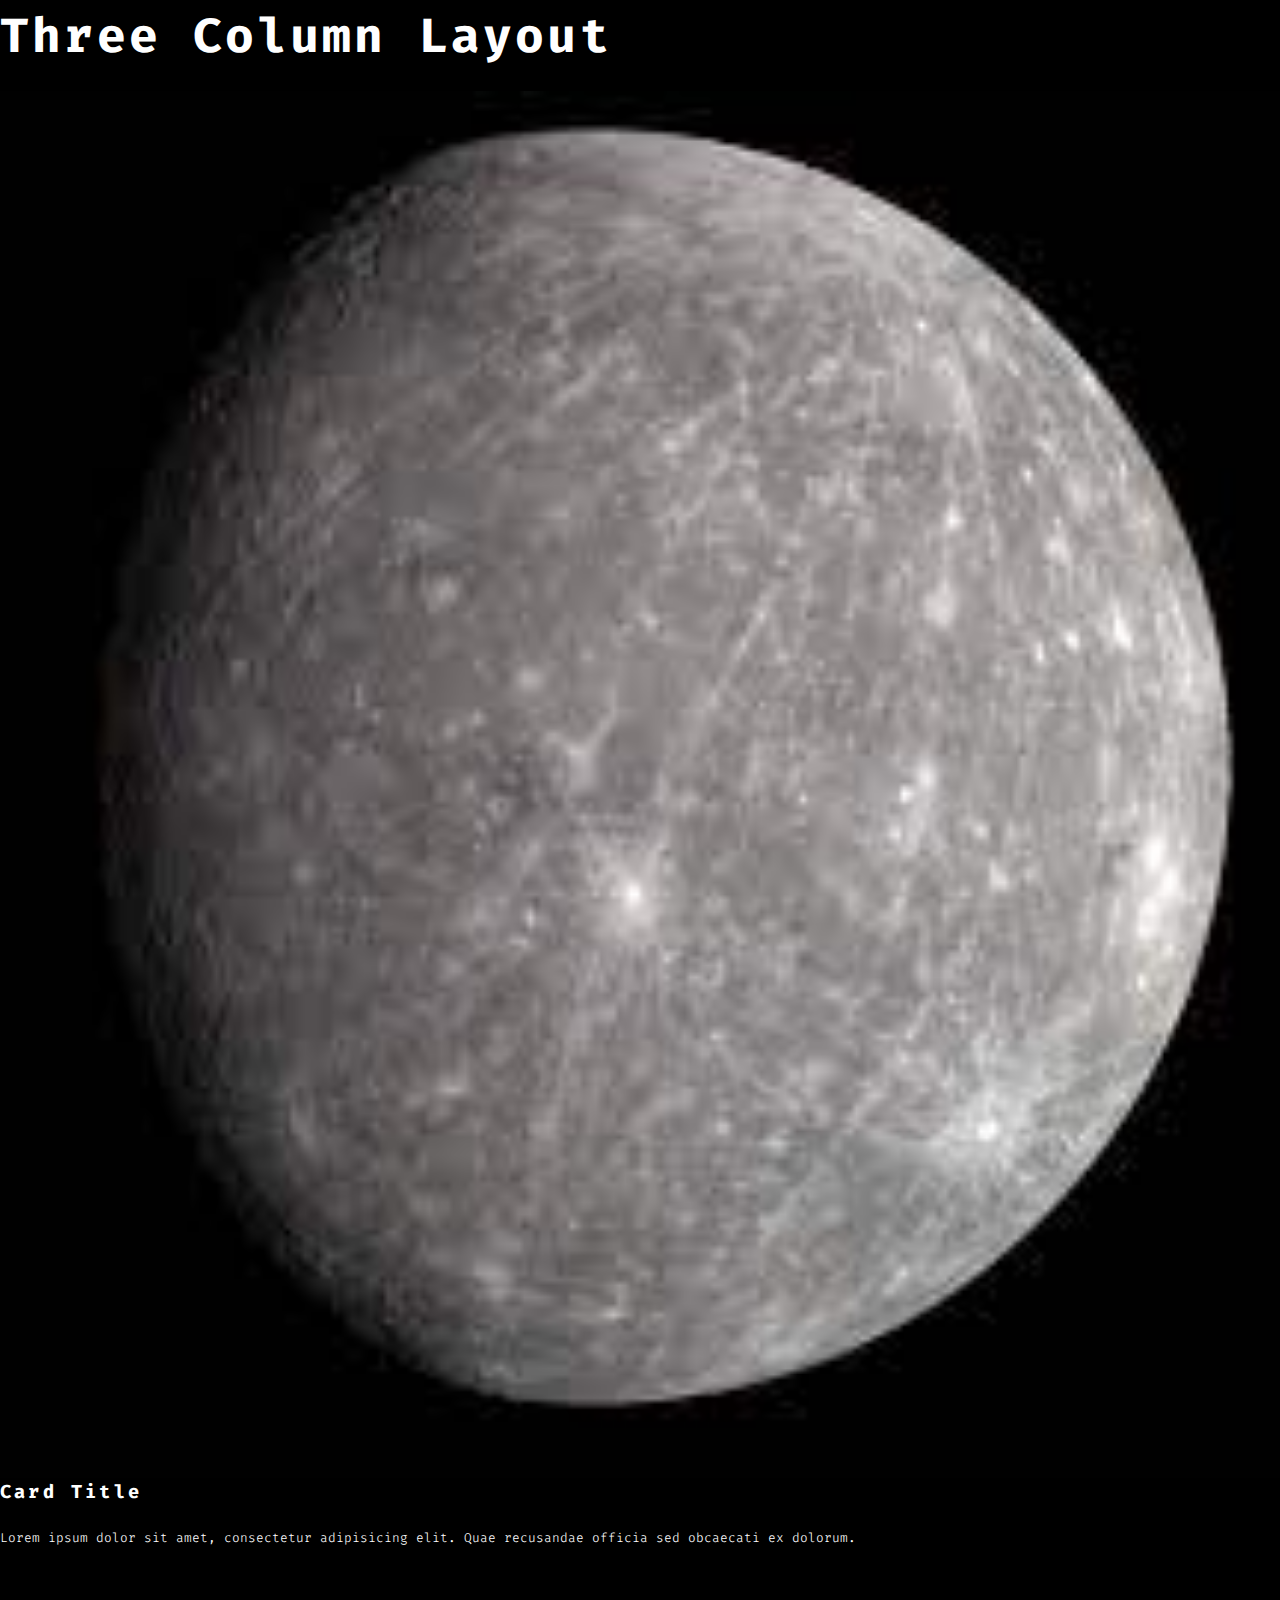
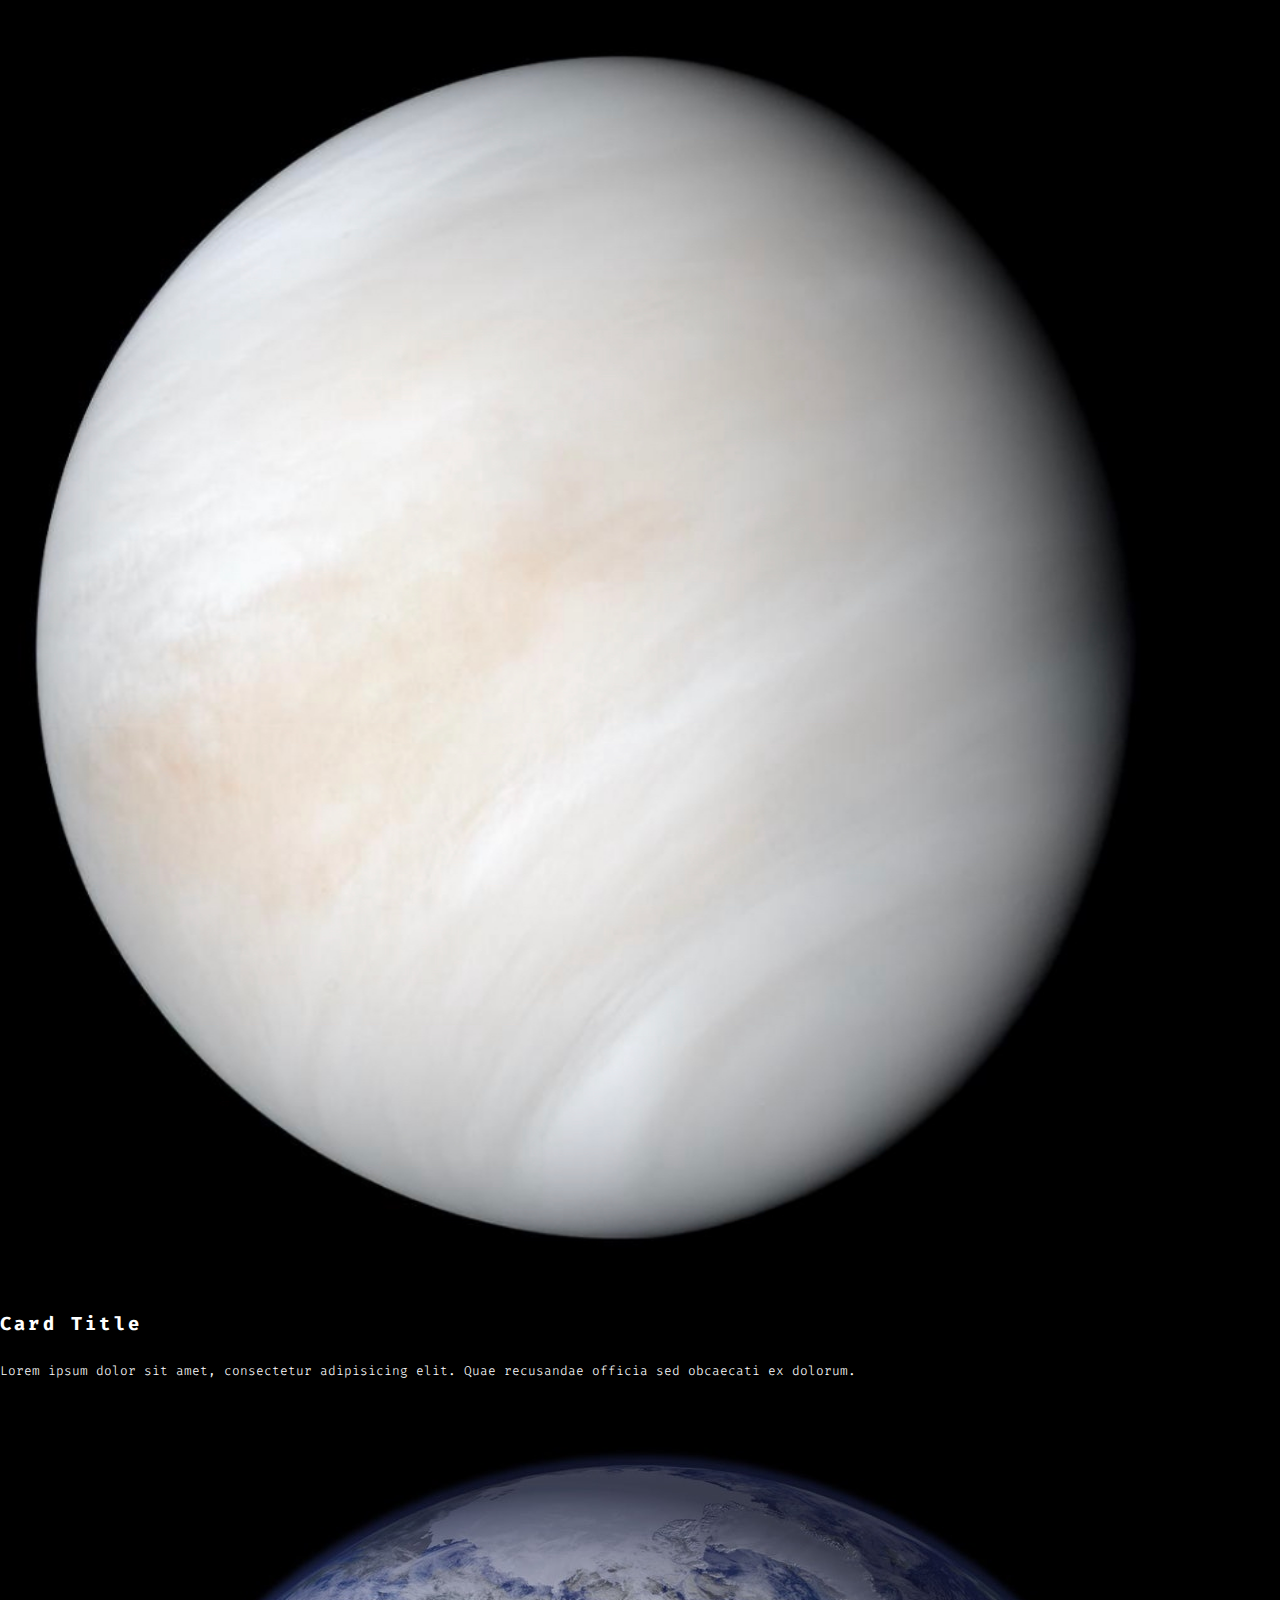
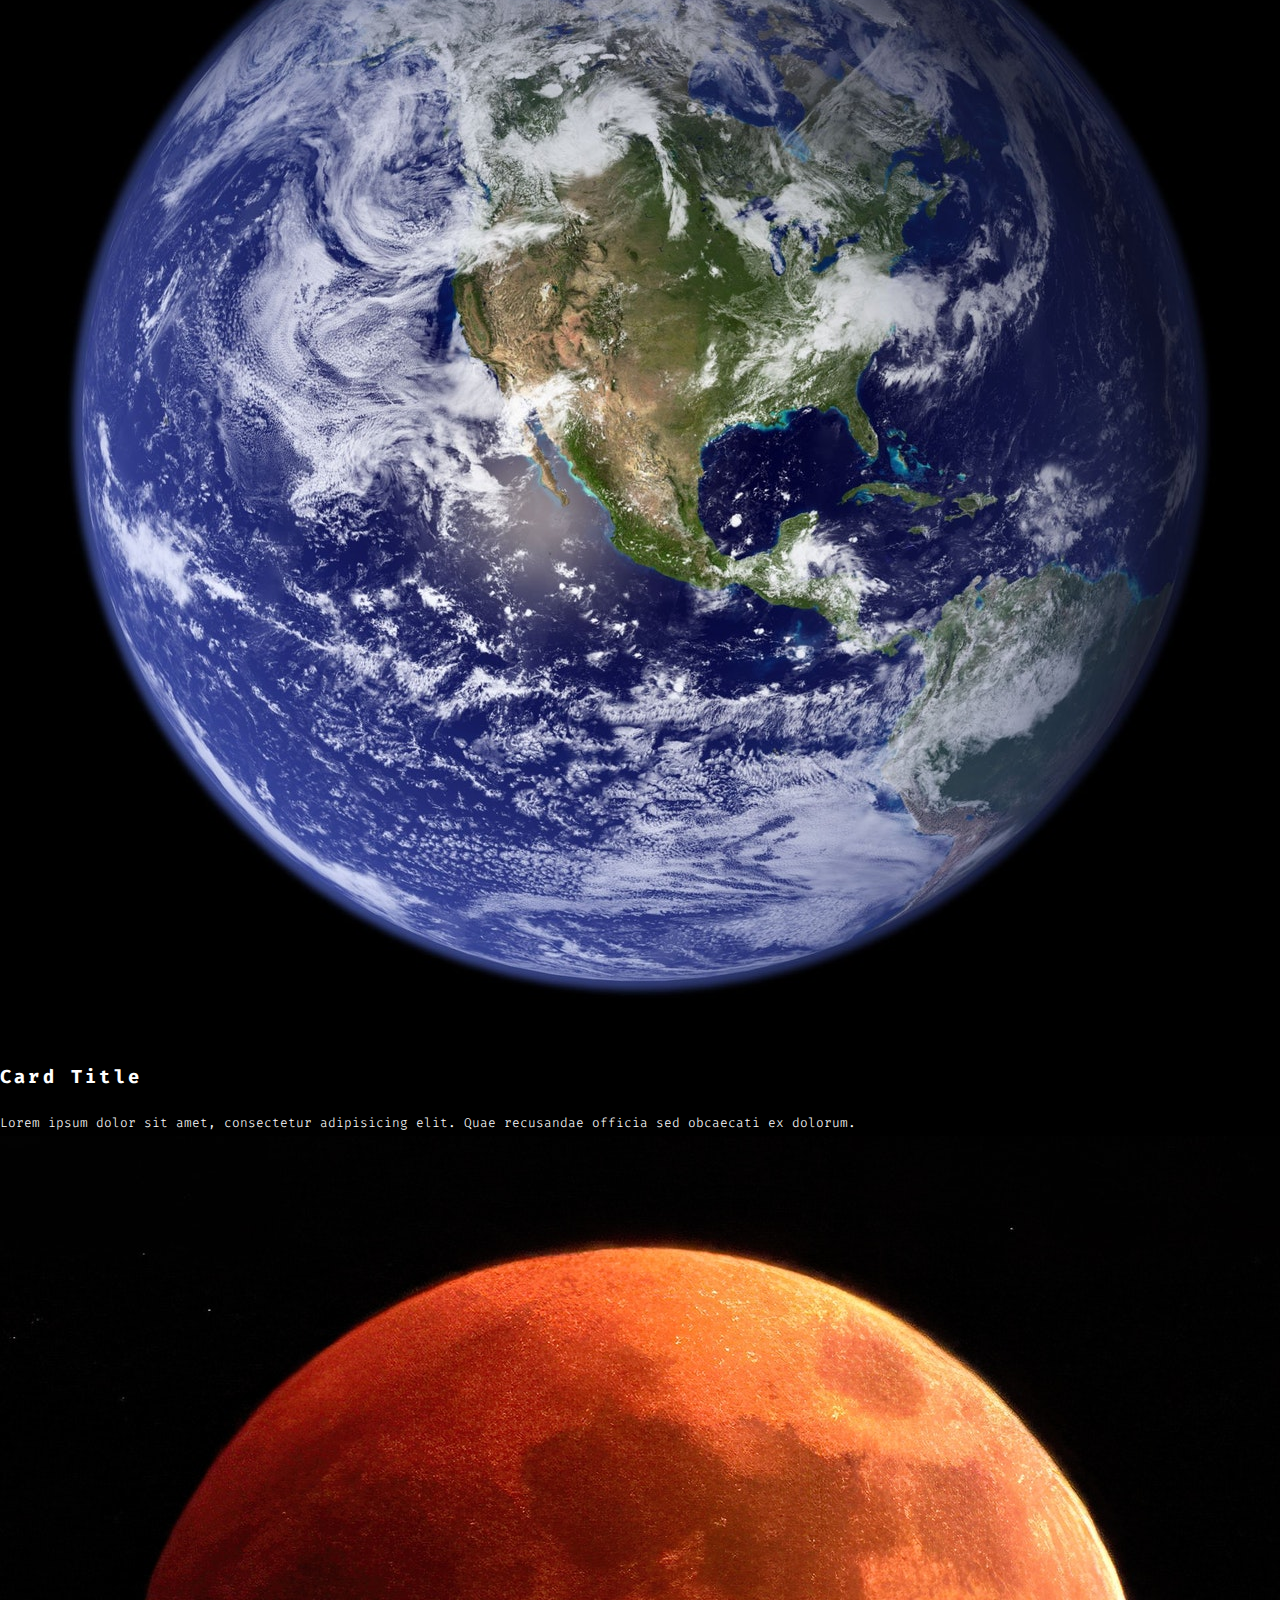
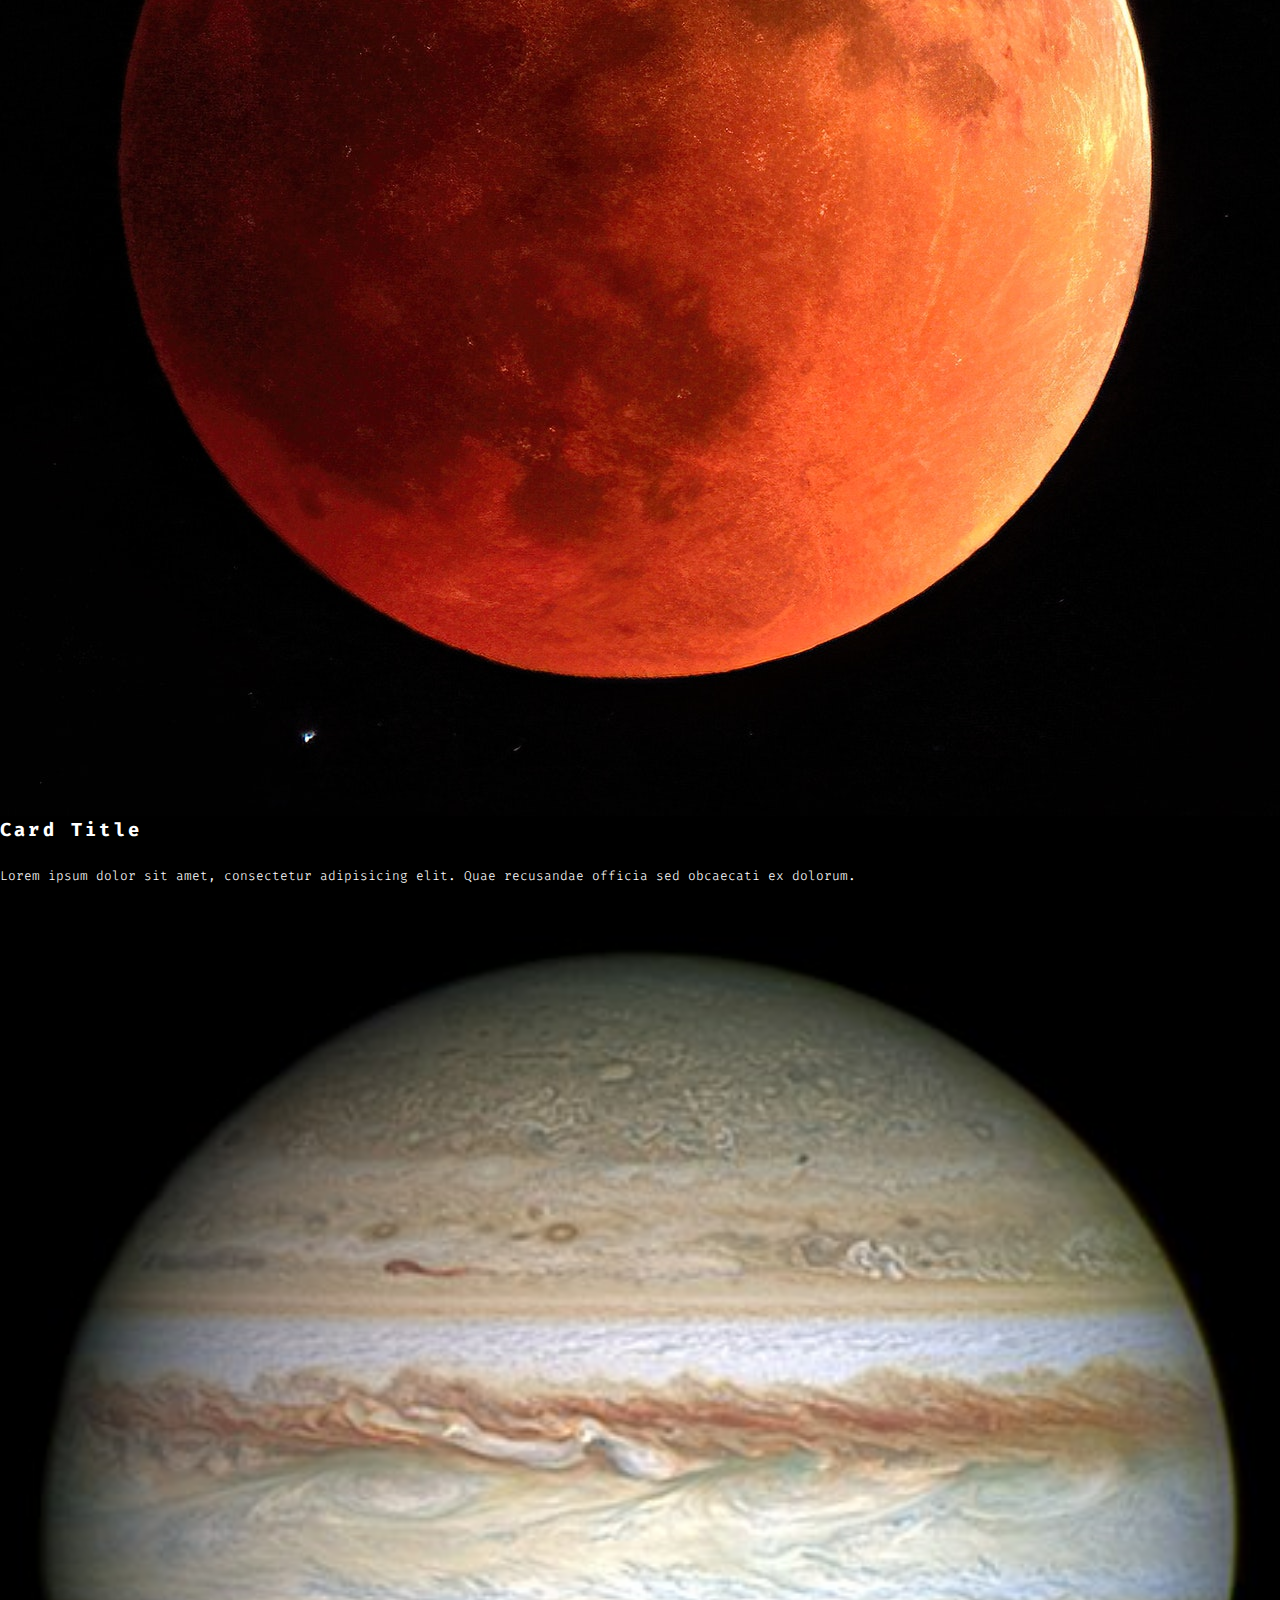
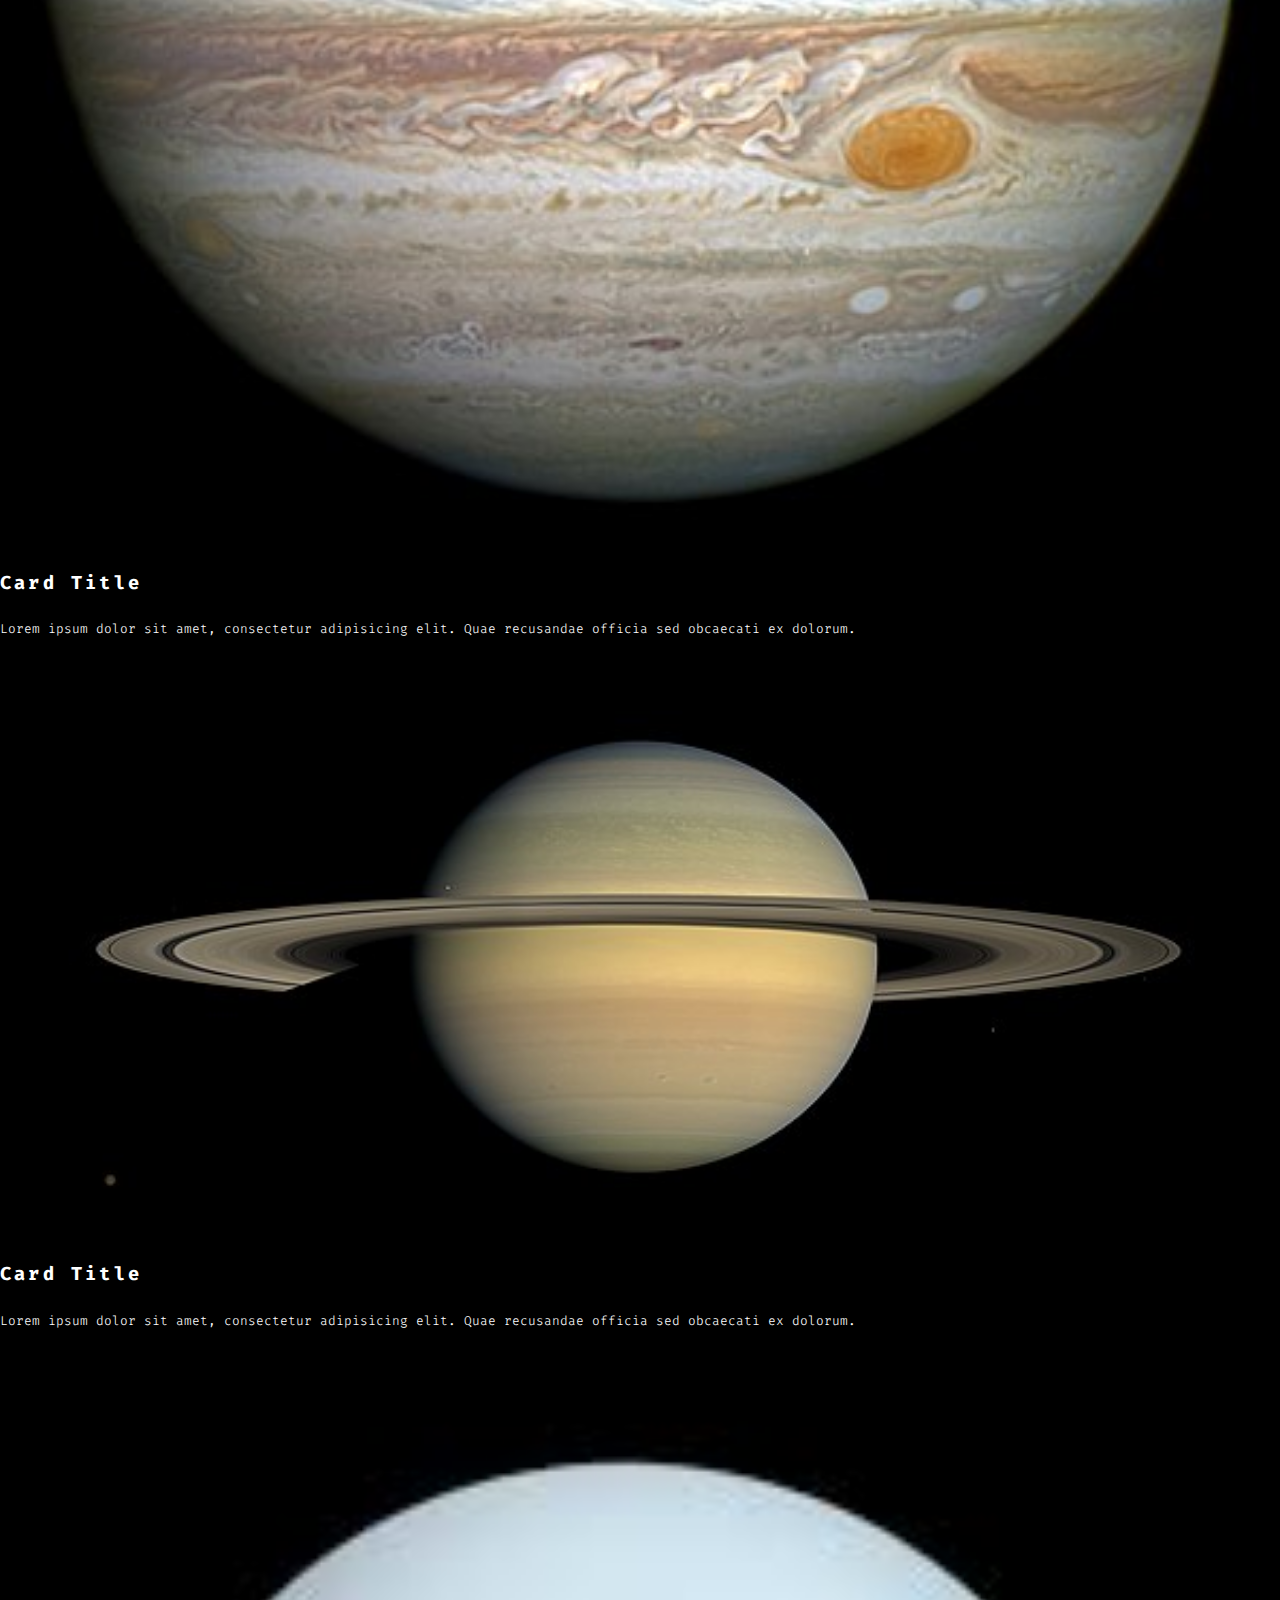
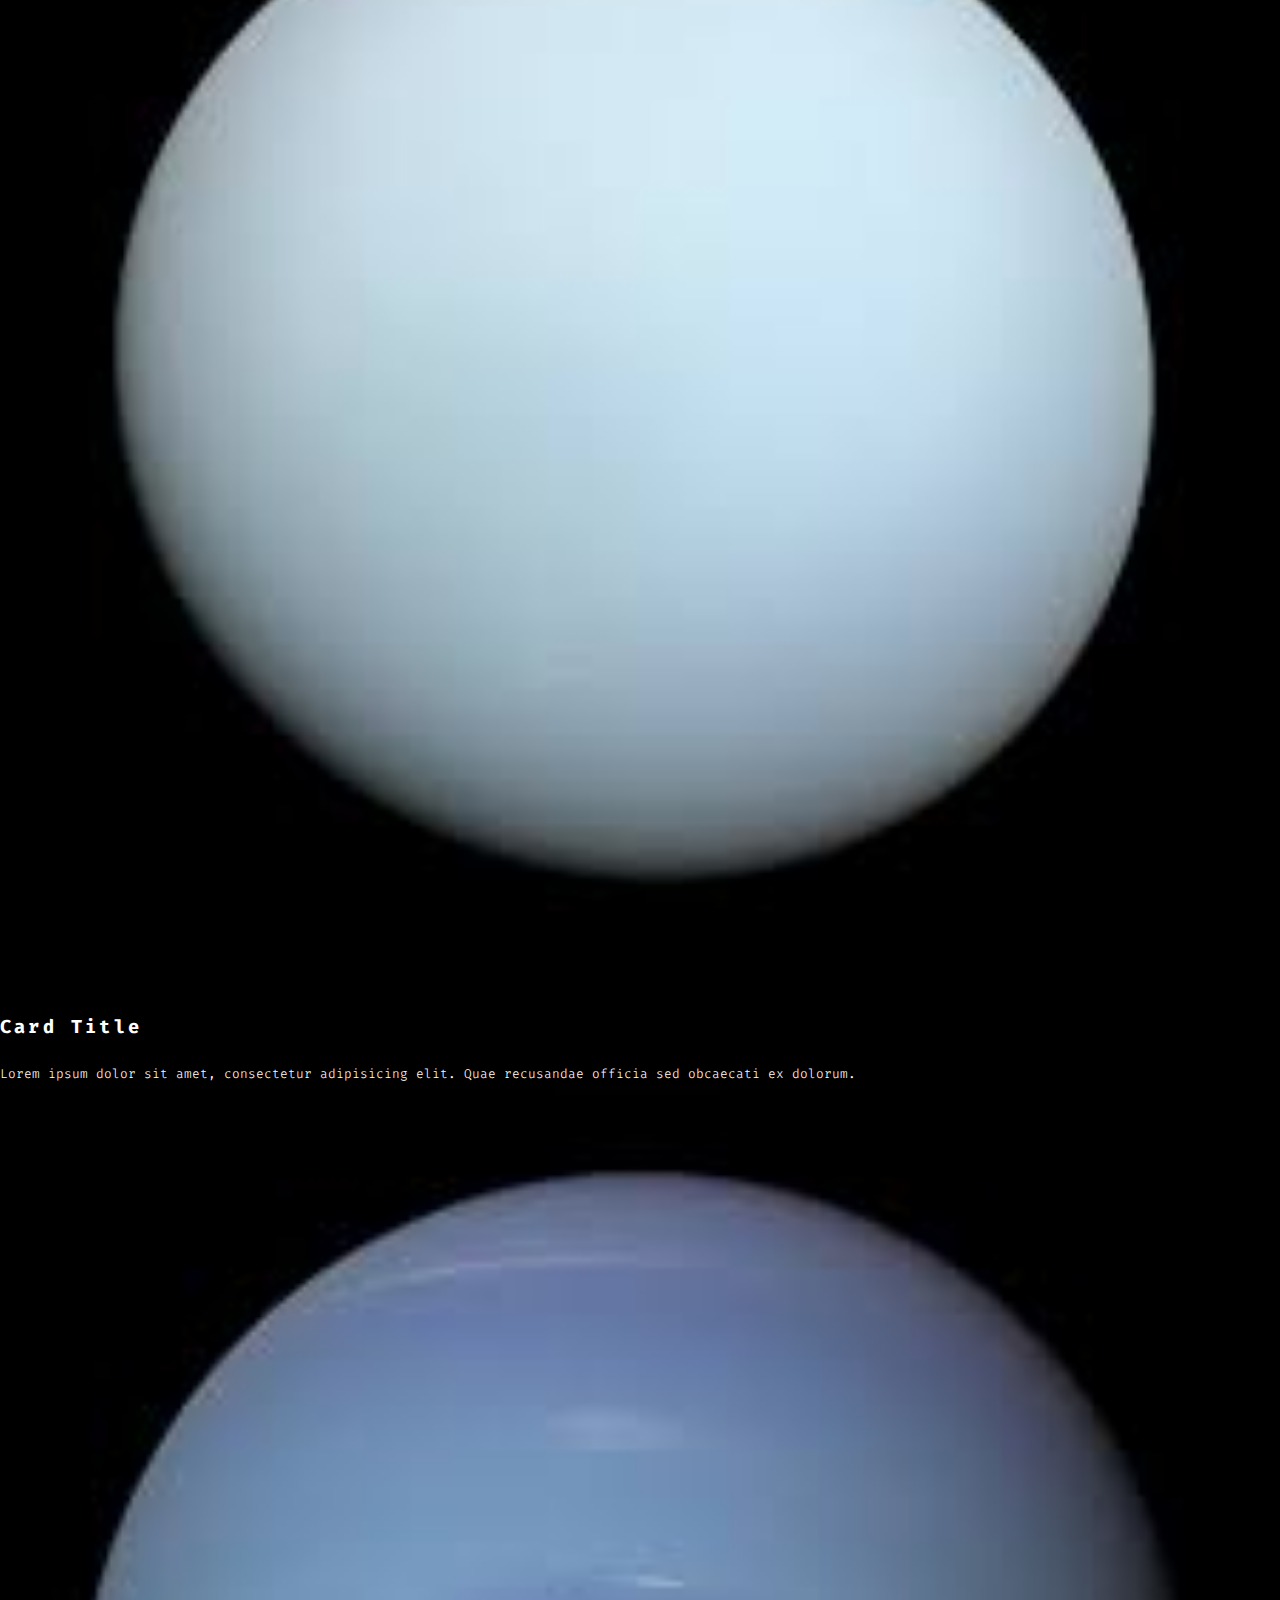
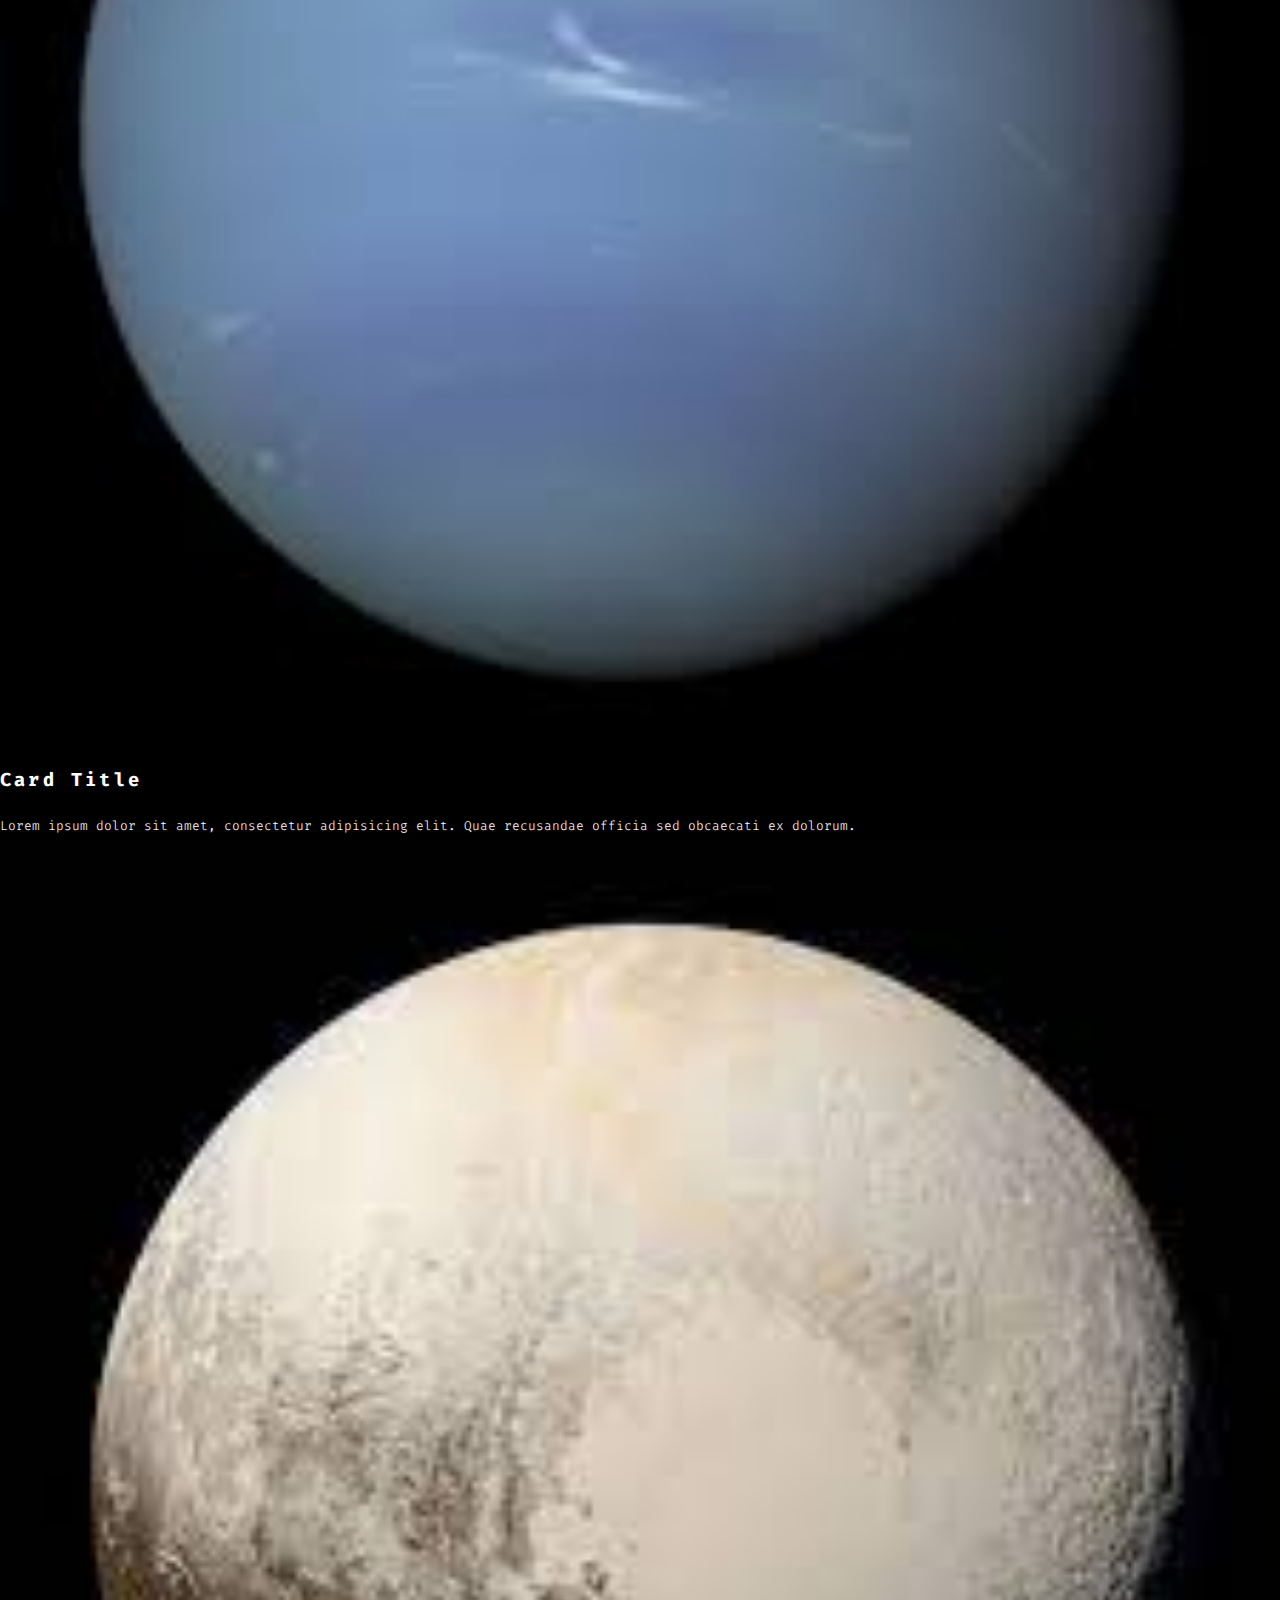
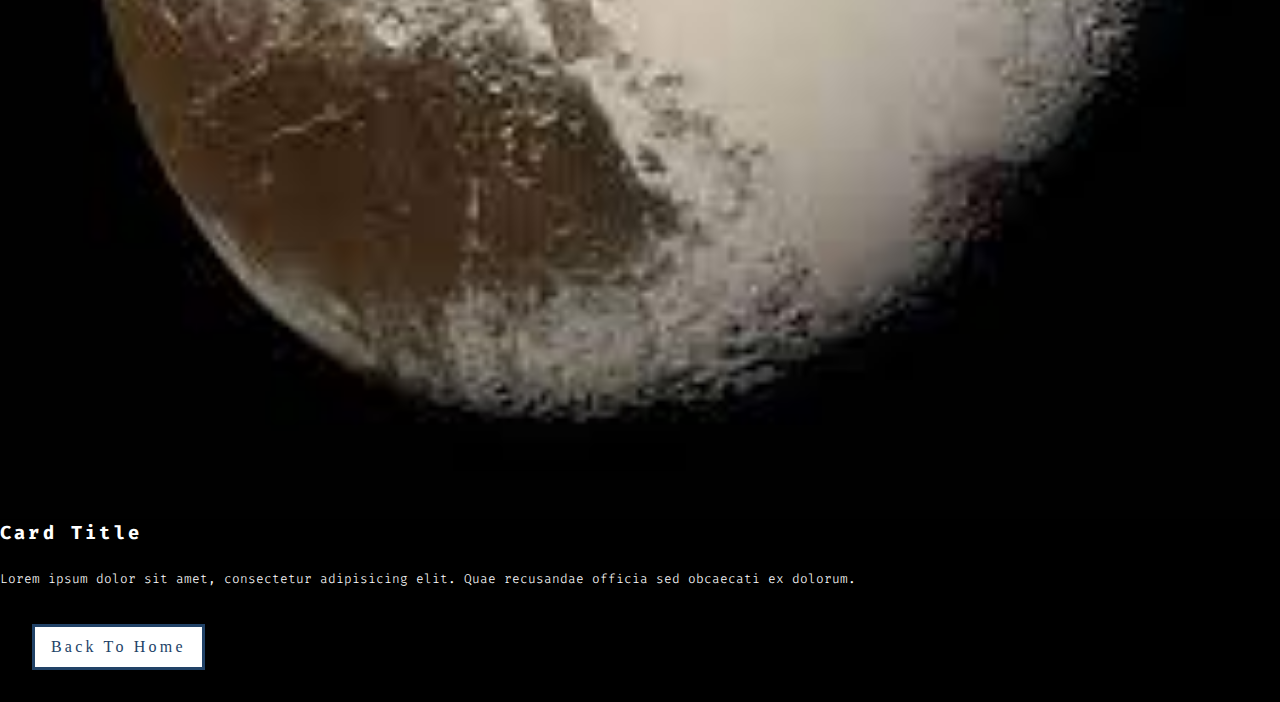
==== cards.html @ f710bd0f "cards html" ====
<!DOCTYPE html>
<html lang="en">
  <head>
    <meta charset="UTF-8" />
    <meta http-equiv="X-UA-Compatible" content="IE=edge" />
    <meta name="viewport" content="width=device-width, initial-scale=1.0" />
    <title>Hero Universe</title>
    <!-- styles -->
    <link rel="stylesheet" href="./main.css" />
    <!-- fontawesome -->
    <link
      rel="stylesheet"
      href="https://cdnjs.cloudflare.com/ajax/libs/font-awesome/6.1.1/css/all.min.css"
      integrity="sha512-KfkfwYDsLkIlwQp6LFnl8zNdLGxu9YAA1QvwINks4PhcElQSvqcyVLLD9aMhXd13uQjoXtEKNosOWaZqXgel0g=="
      crossorigin="anonymous"
      referrerpolicy="no-referrer"
    />
  </head>
  <body>
    <section class="cards">
      <div class="title">
        <h1>three column layout</h1>
      </div>
      <div class="cards-center">
        <!-- single card -->
        <article class="card">
          <img src="./images/mercury.jpeg" alt="mercury" />
          <div class="card-info">
            <h3>card title</h3>
            <p>
              Lorem ipsum dolor sit amet, consectetur adipisicing elit. Quae
              recusandae officia sed obcaecati ex dolorum.
            </p>
          </div>
          <!-- footer -->
          <div class="card-footer">
            <span class="i fab fa-twitter"></span>
            <span class="i fab fa-instagram"></span>
            <span class="i fab fa-squarespace"></span>
            <span class="i fab fa-linkedin"></span>
          </div>
        </article>
        <!-- end of single card -->
        <!-- single card -->
        <article class="card">
          <img src="./images/Venus.jpeg" alt="Venus" />
          <div class="card-info">
            <h3>card title</h3>
            <p>
              Lorem ipsum dolor sit amet, consectetur adipisicing elit. Quae
              recusandae officia sed obcaecati ex dolorum.
            </p>
          </div>
          <!-- footer -->
          <div class="card-footer">
            <span class="i fab fa-twitter"></span>
            <span class="i fab fa-instagram"></span>
            <span class="i fab fa-squarespace"></span>
            <span class="i fab fa-linkedin"></span>
          </div>
        </article>
        <!-- end of single card -->
        <!-- single card -->
        <article class="card">
          <img src="./images/Earth.jpg" alt="Earth" />
          <div class="card-info">
            <h3>card title</h3>
            <p>
              Lorem ipsum dolor sit amet, consectetur adipisicing elit. Quae
              recusandae officia sed obcaecati ex dolorum.
            </p>
          </div>
          <!-- footer -->
          <div class="card-footer">
            <span class="i fab fa-twitter"></span>
            <span class="i fab fa-instagram"></span>
            <span class="i fab fa-squarespace"></span>
            <span class="i fab fa-linkedin"></span>
          </div>
        </article>
        <!-- end of single card -->
        <!-- single card -->
        <article class="card">
          <img src="./images/Mars.jpg" alt="Mars" />
          <div class="card-info">
            <h3>card title</h3>
            <p>
              Lorem ipsum dolor sit amet, consectetur adipisicing elit. Quae
              recusandae officia sed obcaecati ex dolorum.
            </p>
          </div>
          <!-- footer -->
          <div class="card-footer">
            <span class="i fab fa-twitter"></span>
            <span class="i fab fa-instagram"></span>
            <span class="i fab fa-squarespace"></span>
            <span class="i fab fa-linkedin"></span>
          </div>
        </article>
        <!-- end of single card -->
        <!-- single card -->
        <article class="card">
          <img src="./images/Jupiter.jpeg" alt="Jupiter" />
          <div class="card-info">
            <h3>card title</h3>
            <p>
              Lorem ipsum dolor sit amet, consectetur adipisicing elit. Quae
              recusandae officia sed obcaecati ex dolorum.
            </p>
          </div>
          <!-- footer -->
          <div class="card-footer">
            <span class="i fab fa-twitter"></span>
            <span class="i fab fa-instagram"></span>
            <span class="i fab fa-squarespace"></span>
            <span class="i fab fa-linkedin"></span>
          </div>
        </article>
        <!-- end of single card -->
        <!-- single card -->
        <article class="card">
          <img src="./images/Saturn.jpeg" alt="Saturn" />
          <div class="card-info">
            <h3>card title</h3>
            <p>
              Lorem ipsum dolor sit amet, consectetur adipisicing elit. Quae
              recusandae officia sed obcaecati ex dolorum.
            </p>
          </div>
          <!-- footer -->
          <div class="card-footer">
            <span class="i fab fa-twitter"></span>
            <span class="i fab fa-instagram"></span>
            <span class="i fab fa-squarespace"></span>
            <span class="i fab fa-linkedin"></span>
          </div>
        </article>
        <!-- end of single card -->
        <!-- single card -->
        <article class="card">
          <img src="./images/uranus.jpeg" alt="uranus" />
          <div class="card-info">
            <h3>card title</h3>
            <p>
              Lorem ipsum dolor sit amet, consectetur adipisicing elit. Quae
              recusandae officia sed obcaecati ex dolorum.
            </p>
          </div>
          <!-- footer -->
          <div class="card-footer">
            <span class="i fab fa-twitter"></span>
            <span class="i fab fa-instagram"></span>
            <span class="i fab fa-squarespace"></span>
            <span class="i fab fa-linkedin"></span>
          </div>
        </article>
        <!-- end of single card -->
        <!-- single card -->
        <article class="card">
          <img src="./images/neptune.jpeg" alt="neptune" />
          <div class="card-info">
            <h3>card title</h3>
            <p>
              Lorem ipsum dolor sit amet, consectetur adipisicing elit. Quae
              recusandae officia sed obcaecati ex dolorum.
            </p>
          </div>
          <!-- footer -->
          <div class="card-footer">
            <span class="i fab fa-twitter"></span>
            <span class="i fab fa-instagram"></span>
            <span class="i fab fa-squarespace"></span>
            <span class="i fab fa-linkedin"></span>
          </div>
        </article>
        <!-- end of single card -->
        <!-- single card -->
        <article class="card">
          <img src="./images/pluto.jpeg" alt="pluto" />
          <div class="card-info">
            <h3>card title</h3>
            <p>
              Lorem ipsum dolor sit amet, consectetur adipisicing elit. Quae
              recusandae officia sed obcaecati ex dolorum.
            </p>
          </div>
          <!-- footer -->
          <div class="card-footer">
            <span class="i fab fa-twitter"></span>
            <span class="i fab fa-instagram"></span>
            <span class="i fab fa-squarespace"></span>
            <span class="i fab fa-linkedin"></span>
          </div>
        </article>
        <!-- end of single card -->
      </div>
    </section>
    <a href="index.html" class="btn">back to home</a>
  </body>
</html>
---- main.css ----
@import url("https://fonts.googleapis.com/css2?family=Fira+Code:wght@300;400&display=swap");

/* 
==========
Global Styles
==========
*/

:root {
  --primaryColor: #214267;
  --mainBlack: #000;
  --mainWhite: #fff;
  --offWhite: #f7f7f7;
  --gray: #93919e;
  --transition: all 300ms linear;
  --spacing: 3.2px;
  --fontFamily: "Fira Code", monospace;
}

* {
  margin: 0;
  padding: 0;
  box-sizing: border-box;
}
body {
  font-family: "Fira Code", monospace;
  line-height: 1.5;
  background-color: var(--mainBlack);
  color: var(--mainWhite);
}
a {
  text-decoration: none;
}
img {
  display: block;
  width: 100%;
}

h1,
h2,
h3 {
  letter-spacing: var(--spacing);
  margin-bottom: 1.2rem;
  text-transform: capitalize;
}
h1 {
  font-size: 3rem;
}
h2 {
  margin-bottom: 0;
}
p {
  font-weight: 300;
  line-height: 2;
  font-size: 0.8rem;
}

.btn {
  display: inline-block;
  text-transform: capitalize;
  font-family: --;
  padding: 0.5rem 1rem;
  margin: 2rem;
  letter-spacing: var(--spacing);
  background: var(--mainWhite);
  color: var(--primaryColor);
  border: 3px solid var(--primaryColor);
  transition: var(--transition);
}
.btn:hover {
  background: var(--primaryColor);
  color: var(--mainWhite);
}

/* 
==========
Navbar
==========
*/
.home {
  background: var(--mainBlack);
  min-height: 100vh;
}
.main-navbar {
  background: var(--mainBlack);
  padding: 0rem 2rem;
}

.main-navbar li {
  list-style: none;
}

.main-navbar a {
  text-transform: capitalize;
  display: block;
  font-size: 1.5rem;
  padding: 1rem 0;
  color: var(--mainWhite);
  transition: var(--transition);
  letter-spacing: var(--spacing);
}

.main-navbar a:hover {
  color: var(--primaryColor);
}

@media screen and (min-width: 992px) {
  .main-navbar {
    background: transparent;
    padding-top: 2rem;
  }
  .main-navbar ul {
    max-width: 1170px;
    display: grid;
    grid-template-columns: repeat(4, 1fr);
    justify-items: center;
    margin: 0 auto;
  }
  .main-navbar a {
    text-align: center;
  }

  .home {
    min-height: 100vh;
    background: url(./images/nebula.jpg) center/cover fixed no-repeat;
  }
}

/* 
==========
Hero
==========
*/

.hero-header {
  min-height: 100vh;
  display: grid;
  justify-content: center;
  align-items: center;
  background: var(--mainBlack);
  color: var(--mainWhite);
}

.hero-banner p {
  width: 90%;
  max-width: 30em;
  font-size: 1rem;
}

@media screen and (min-width: 762px) {
  .hero-header {
    background: linear-gradient(rgba(0, 0, 0, 0.5), rgba(0, 0, 0, 0.5)),
      url(./images/sun.jpeg) center/cover fixed no-repeat;
  }
}

/* 
==========
Cards
==========
*/

/* 
==========
Tiles
==========
*/

/* 
==========
Layout
==========
*/
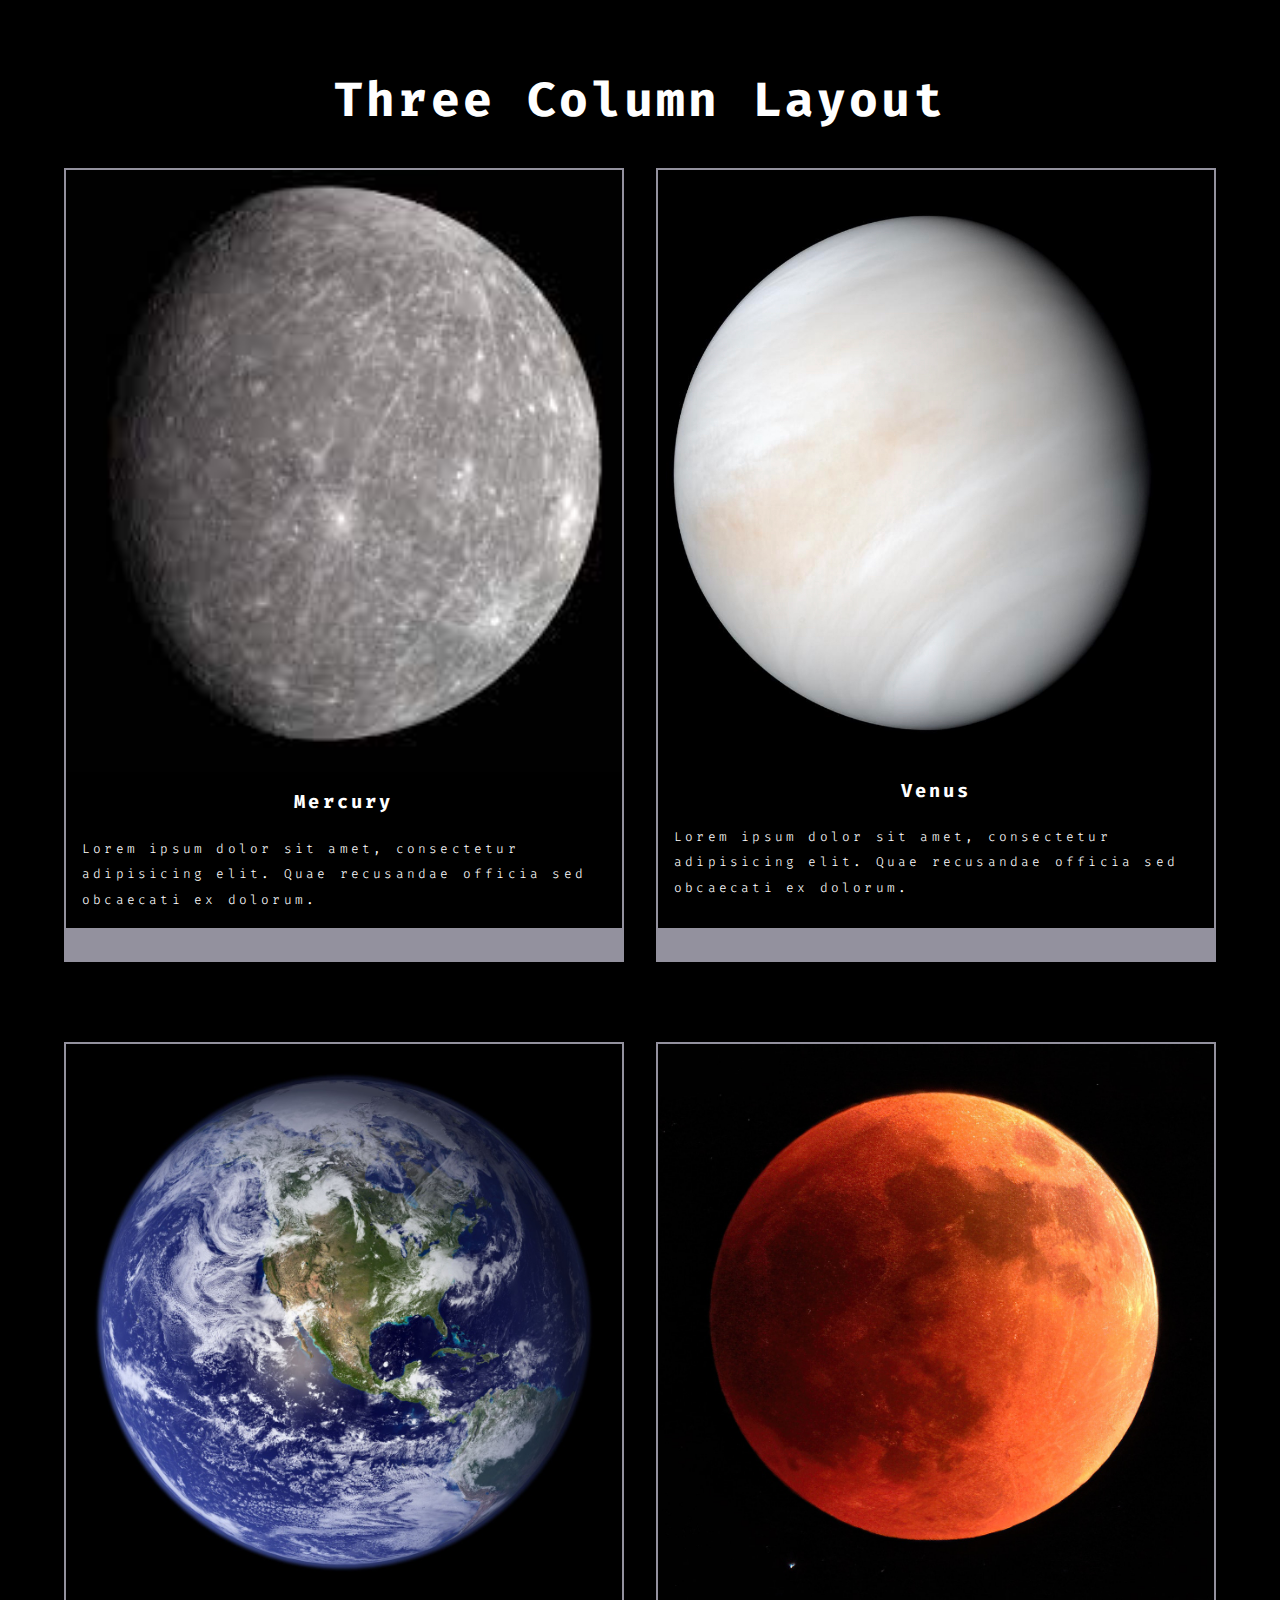
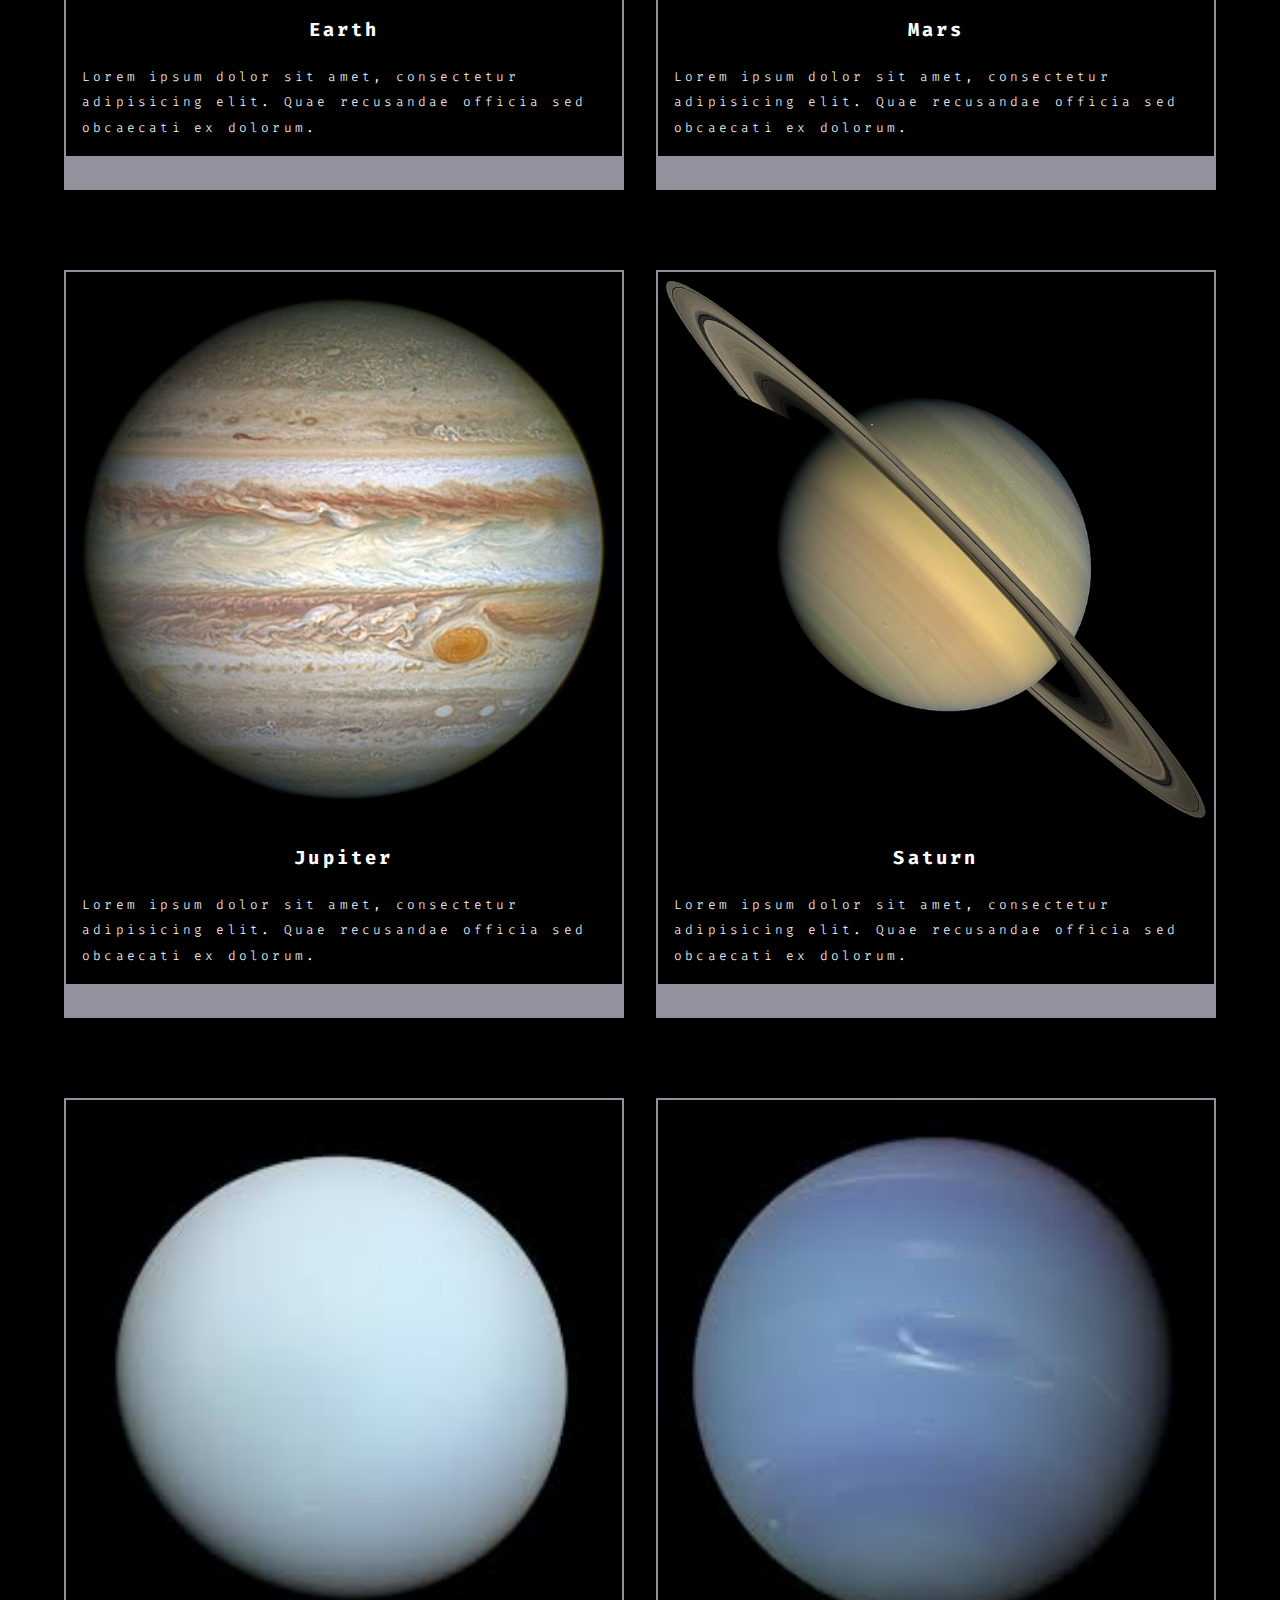
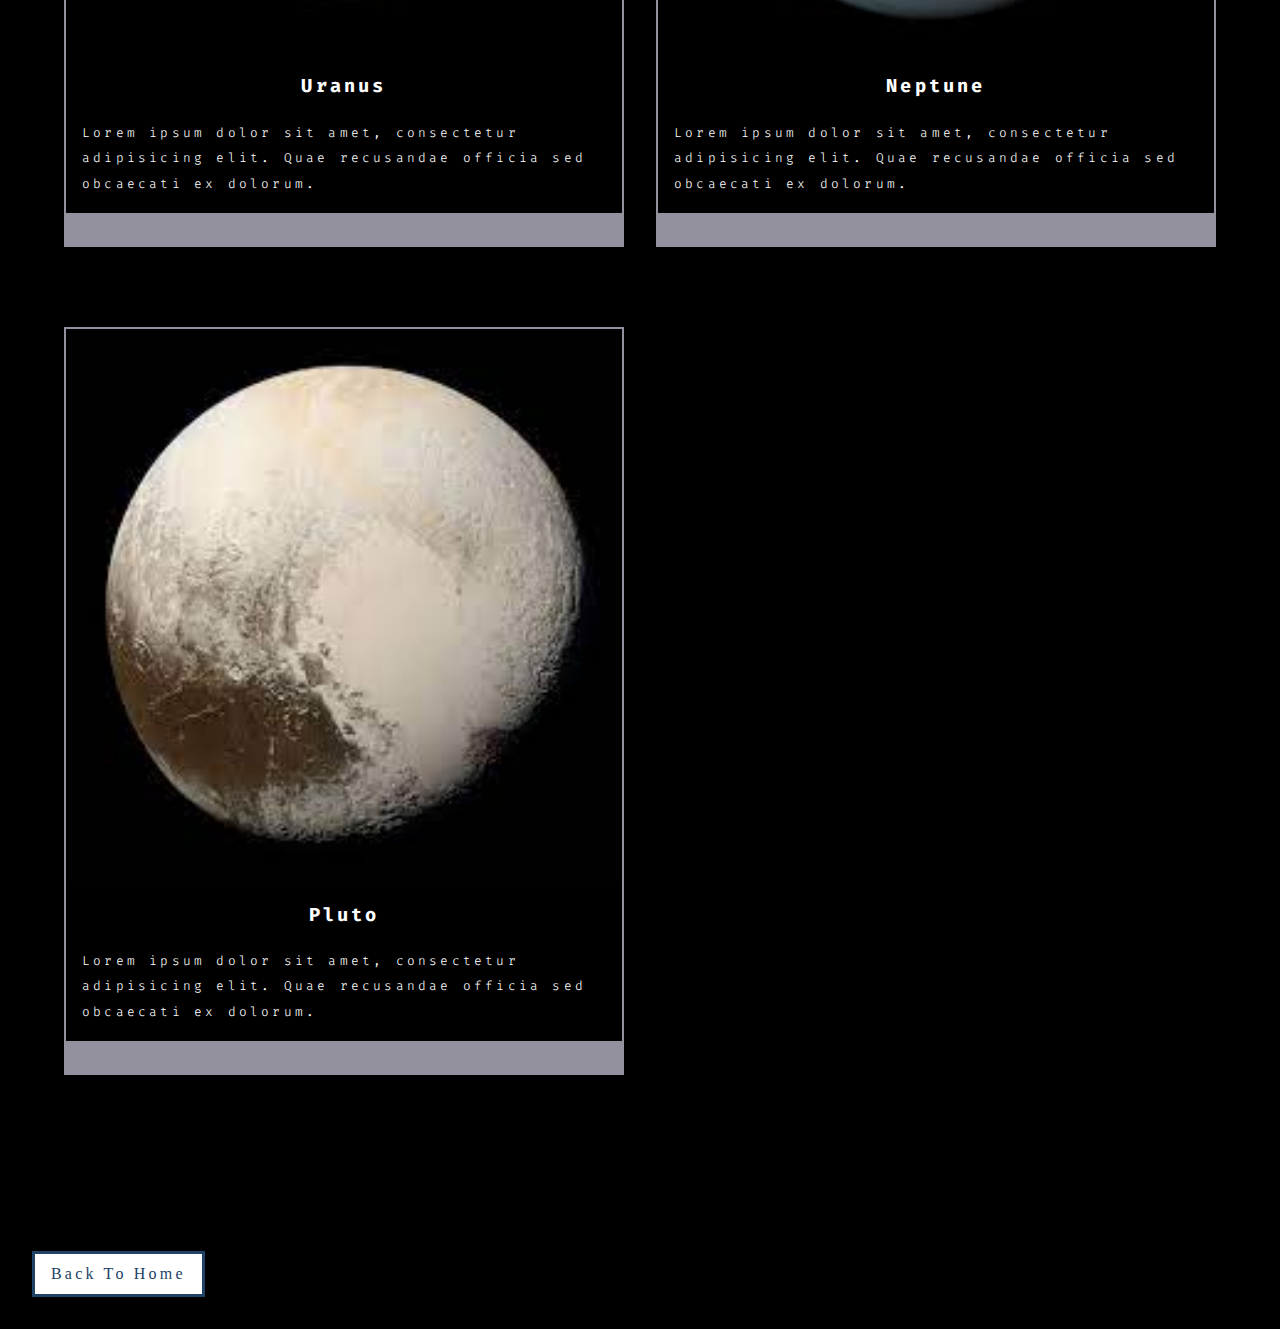
==== commit 684eb48d: "cards css, new saturn image" ====
--- a/cards.html
+++ b/cards.html
@@ -26,7 +26,7 @@
         <article class="card">
           <img src="./images/mercury.jpeg" alt="mercury" />
           <div class="card-info">
-            <h3>card title</h3>
+            <h3>mercury</h3>
             <p>
               Lorem ipsum dolor sit amet, consectetur adipisicing elit. Quae
               recusandae officia sed obcaecati ex dolorum.
@@ -45,7 +45,7 @@
         <article class="card">
           <img src="./images/Venus.jpeg" alt="Venus" />
           <div class="card-info">
-            <h3>card title</h3>
+            <h3>venus</h3>
             <p>
               Lorem ipsum dolor sit amet, consectetur adipisicing elit. Quae
               recusandae officia sed obcaecati ex dolorum.
@@ -64,7 +64,7 @@
         <article class="card">
           <img src="./images/Earth.jpg" alt="Earth" />
           <div class="card-info">
-            <h3>card title</h3>
+            <h3>earth</h3>
             <p>
               Lorem ipsum dolor sit amet, consectetur adipisicing elit. Quae
               recusandae officia sed obcaecati ex dolorum.
@@ -83,7 +83,7 @@
         <article class="card">
           <img src="./images/Mars.jpg" alt="Mars" />
           <div class="card-info">
-            <h3>card title</h3>
+            <h3>mars</h3>
             <p>
               Lorem ipsum dolor sit amet, consectetur adipisicing elit. Quae
               recusandae officia sed obcaecati ex dolorum.
@@ -102,26 +102,26 @@
         <article class="card">
           <img src="./images/Jupiter.jpeg" alt="Jupiter" />
           <div class="card-info">
-            <h3>card title</h3>
-            <p>
-              Lorem ipsum dolor sit amet, consectetur adipisicing elit. Quae
-              recusandae officia sed obcaecati ex dolorum.
-            </p>
-          </div>
-          <!-- footer -->
-          <div class="card-footer">
-            <span class="i fab fa-twitter"></span>
-            <span class="i fab fa-instagram"></span>
-            <span class="i fab fa-squarespace"></span>
-            <span class="i fab fa-linkedin"></span>
-          </div>
-        </article>
-        <!-- end of single card -->
-        <!-- single card -->
-        <article class="card">
-          <img src="./images/Saturn.jpeg" alt="Saturn" />
-          <div class="card-info">
-            <h3>card title</h3>
+            <h3>jupiter</h3>
+            <p>
+              Lorem ipsum dolor sit amet, consectetur adipisicing elit. Quae
+              recusandae officia sed obcaecati ex dolorum.
+            </p>
+          </div>
+          <!-- footer -->
+          <div class="card-footer">
+            <span class="i fab fa-twitter"></span>
+            <span class="i fab fa-instagram"></span>
+            <span class="i fab fa-squarespace"></span>
+            <span class="i fab fa-linkedin"></span>
+          </div>
+        </article>
+        <!-- end of single card -->
+        <!-- single card -->
+        <article class="card">
+          <img src="./images/saturn2.png" alt="Saturn" />
+          <div class="card-info">
+            <h3>saturn</h3>
             <p>
               Lorem ipsum dolor sit amet, consectetur adipisicing elit. Quae
               recusandae officia sed obcaecati ex dolorum.
@@ -140,7 +140,7 @@
         <article class="card">
           <img src="./images/uranus.jpeg" alt="uranus" />
           <div class="card-info">
-            <h3>card title</h3>
+            <h3>uranus</h3>
             <p>
               Lorem ipsum dolor sit amet, consectetur adipisicing elit. Quae
               recusandae officia sed obcaecati ex dolorum.
@@ -159,7 +159,7 @@
         <article class="card">
           <img src="./images/neptune.jpeg" alt="neptune" />
           <div class="card-info">
-            <h3>card title</h3>
+            <h3>neptune</h3>
             <p>
               Lorem ipsum dolor sit amet, consectetur adipisicing elit. Quae
               recusandae officia sed obcaecati ex dolorum.
@@ -178,7 +178,7 @@
         <article class="card">
           <img src="./images/pluto.jpeg" alt="pluto" />
           <div class="card-info">
-            <h3>card title</h3>
+            <h3>pluto</h3>
             <p>
               Lorem ipsum dolor sit amet, consectetur adipisicing elit. Quae
               recusandae officia sed obcaecati ex dolorum.
--- a/main.css
+++ b/main.css
@@ -160,6 +160,54 @@
 ==========
 */
 
+.cards {
+  padding: 4rem 0;
+}
+.title {
+  text-align: center;
+}
+.cards-center {
+  width: 90vw;
+  max-width: 1170px;
+  margin: 2rem auto;
+}
+.card {
+  border: 2px solid var(--gray);
+  margin-bottom: 3rem;
+}
+.card-info {
+  padding: 1rem;
+}
+.card-info h3 {
+  text-align: center;
+  letter-spacing: var(--spacing);
+}
+.card-info p {
+  max-width: 800px;
+  letter-spacing: var(--spacing);
+}
+.card-footer {
+  background: var(--gray);
+  padding: 1rem;
+  display: grid;
+  grid-template-columns: repeat(4, 1fr);
+  justify-items: center;
+}
+.card-footer span {
+  font-size: 1.5rem;
+  color: var(--primaryColor);
+}
+.cards-center {
+  display: grid;
+  gap: 2rem;
+  grid-template-columns: repeat(auto-fill, minmax(368px, 1fr));
+}
+.card {
+  display: grid;
+  grid-template-columns: 1fr;
+  grid-template-rows: auto 1fr auto;
+}
+
 /* 
 ==========
 Tiles
